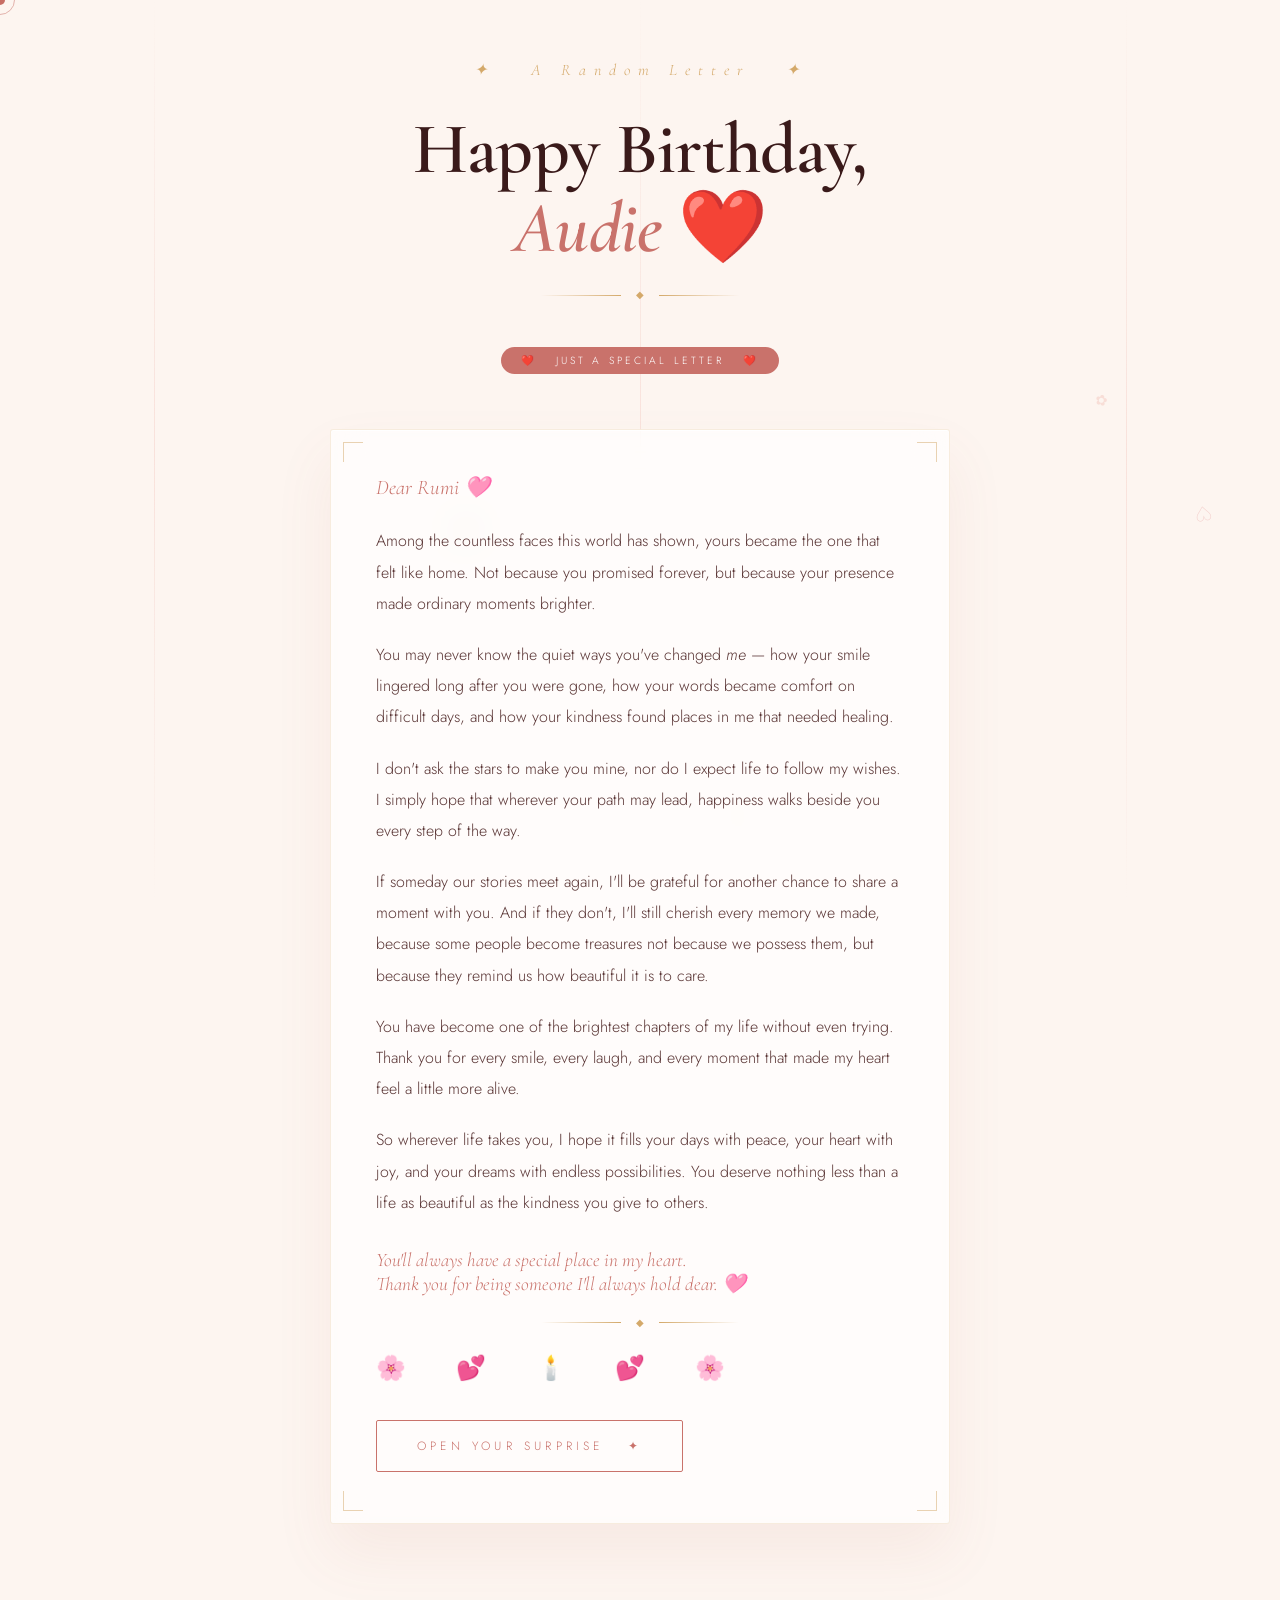
==== index.html @ 0ddfee29 "Update text in birthday letter decoration" ====
<!DOCTYPE html>
<html lang="en">
<head>
<meta charset="UTF-8" />
<meta name="viewport" content="width=device-width, initial-scale=1.0" />
<title>❤️</title>
<link href="https://fonts.googleapis.com/css2?family=Cormorant+Garamond:ital,wght@0,400;0,600;1,400;1,600&family=Jost:wght@200;300;400&display=swap" rel="stylesheet">
<style>
:root {
  --rose: #c9726b;
  --blush: #f2c4bc;
  --cream: #fdf5f0;
  --gold: #d4a96a;
  --deep: #3a1a1a;
  --petal: #f7ddd8;
}
 
* { margin: 0; padding: 0; box-sizing: border-box; }
 
body {
  font-family: 'Jost', sans-serif;
  font-weight: 300;
  background: var(--cream);
  min-height: 100vh;
  overflow-x: hidden;
  color: var(--deep);
  cursor: none;
}
 
/* Custom cursor */
.cursor {
  position: fixed;
  width: 10px; height: 10px;
  background: var(--rose);
  border-radius: 50%;
  pointer-events: none;
  z-index: 9999;
  transform: translate(-50%, -50%);
  transition: transform 0.1s ease;
  mix-blend-mode: multiply;
}
.cursor-trail {
  position: fixed;
  width: 30px; height: 30px;
  border: 1px solid var(--rose);
  border-radius: 50%;
  pointer-events: none;
  z-index: 9998;
  transform: translate(-50%, -50%);
  transition: all 0.15s ease;
  opacity: 0.5;
}
 
/* Canvas for petals */
canvas {
  position: fixed;
  top: 0; left: 0;
  width: 100%; height: 100%;
  pointer-events: none;
  z-index: 0;
}
 
/* Page layout */
.page {
  position: relative;
  z-index: 1;
  min-height: 100vh;
  display: flex;
  align-items: center;
  justify-content: center;
  padding: 60px 20px;
}
 
/* Decorative lines */
.deco-lines {
  position: fixed;
  top: 0; left: 0;
  width: 100%; height: 100%;
  pointer-events: none;
  z-index: 0;
  overflow: hidden;
}
.deco-line {
  position: absolute;
  background: linear-gradient(to bottom, transparent, var(--blush), transparent);
  width: 1px;
  height: 100%;
  opacity: 0.4;
}
.deco-line:nth-child(1) { left: 12%; }
.deco-line:nth-child(2) { left: 50%; }
.deco-line:nth-child(3) { left: 88%; }
 
/* Card */
.card {
  max-width: 620px;
  width: 100%;
  text-align: center;
  position: relative;
}
 
/* Top ornament */
.ornament {
  font-size: 1rem;
  letter-spacing: 0.5em;
  color: var(--gold);
  margin-bottom: 30px;
  opacity: 0;
  animation: fadeUp 1s ease 0.3s forwards;
  font-family: 'Cormorant Garamond', serif;
  font-style: italic;
}
 
/* Divider */
.divider {
  display: flex;
  align-items: center;
  gap: 15px;
  justify-content: center;
  margin: 20px 0;
  opacity: 0;
  animation: fadeUp 1s ease 0.5s forwards;
}
.divider-line {
  height: 1px;
  width: 80px;
  background: linear-gradient(to right, transparent, var(--gold));
}
.divider-line.rev {
  background: linear-gradient(to left, transparent, var(--gold));
}
.divider-diamond {
  color: var(--gold);
  font-size: 0.6rem;
}
 
/* Heading */
h1 {
  font-family: 'Cormorant Garamond', serif;
  font-size: clamp(2.8rem, 8vw, 4.5rem);
  font-weight: 600;
  line-height: 1.1;
  letter-spacing: -0.01em;
  color: var(--deep);
  opacity: 0;
  animation: fadeUp 1s ease 0.6s forwards;
}
h1 em {
  font-style: italic;
  color: var(--rose);
}
 
/* Date badge */
.date-badge {
  display: inline-block;
  background: var(--rose);
  color: white;
  font-size: 0.65rem;
  letter-spacing: 0.3em;
  text-transform: uppercase;
  padding: 6px 20px;
  border-radius: 30px;
  margin: 25px 0;
  opacity: 0;
  animation: fadeUp 1s ease 0.8s forwards;
}
 
/* Letter body */
.letter {
  background: rgba(255,255,255,0.7);
  backdrop-filter: blur(16px);
  border: 1px solid rgba(212, 169, 106, 0.2);
  border-radius: 3px;
  padding: 45px 45px;
  text-align: left;
  position: relative;
  margin: 30px 0;
  opacity: 0;
  animation: fadeUp 1.2s ease 1s forwards;
  box-shadow:
    0 1px 0 rgba(255,255,255,0.9) inset,
    0 30px 60px rgba(180, 100, 90, 0.08);
}
 
/* Corner decorations */
.corner {
  position: absolute;
  width: 20px; height: 20px;
  border-color: var(--gold);
  border-style: solid;
  opacity: 0.5;
}
.corner.tl { top: 12px; left: 12px; border-width: 1px 0 0 1px; }
.corner.tr { top: 12px; right: 12px; border-width: 1px 1px 0 0; }
.corner.bl { bottom: 12px; left: 12px; border-width: 0 0 1px 1px; }
.corner.br { bottom: 12px; right: 12px; border-width: 0 1px 1px 0; }
 
.letter p {
  font-size: 1rem;
  line-height: 1.95;
  color: #5a3535;
  margin-bottom: 20px;
}
.letter p:last-child { margin-bottom: 0; }
 
.letter .salutation {
  font-family: 'Cormorant Garamond', serif;
  font-style: italic;
  font-size: 1.3rem;
  color: var(--rose);
  margin-bottom: 25px;
}
 
.letter .closing {
  margin-top: 30px;
  font-family: 'Cormorant Garamond', serif;
  font-style: italic;
  font-size: 1.2rem;
  color: var(--rose);
}
 
/* Signature */
.signature {
  font-family: 'Cormorant Garamond', serif;
  font-size: 2rem;
  font-style: italic;
  color: var(--deep);
  opacity: 0;
  animation: fadeUp 1s ease 1.4s forwards;
  margin: 10px 0 30px;
}
 
/* Emoji row */
.emoji-row {
  font-size: 1.5rem;
  letter-spacing: 0.3em;
  opacity: 0;
  animation: fadeUp 1s ease 1.5s forwards;
  margin: 10px 0 35px;
}
 
/* Button */
.btn-wrap {
  opacity: 0;
  animation: fadeUp 1s ease 1.7s forwards;
}
.btn {
  display: inline-block;
  padding: 16px 40px;
  background: transparent;
  color: var(--rose);
  text-decoration: none;
  font-family: 'Jost', sans-serif;
  font-size: 0.75rem;
  letter-spacing: 0.35em;
  text-transform: uppercase;
  border: 1px solid var(--rose);
  border-radius: 2px;
  position: relative;
  overflow: hidden;
  transition: color 0.4s ease;
}
.btn::before {
  content: '';
  position: absolute;
  inset: 0;
  background: var(--rose);
  transform: scaleX(0);
  transform-origin: left;
  transition: transform 0.4s ease;
  z-index: -1;
}
.btn:hover::before { transform: scaleX(1); }
.btn:hover { color: white; }
 
/* Keyframes */
@keyframes fadeUp {
  from { opacity: 0; transform: translateY(25px); }
  to { opacity: 1; transform: translateY(0); }
}
 
/* Floating petals (canvas fallback labels) */
.petal-emoji {
  position: fixed;
  font-size: 16px;
  pointer-events: none;
  animation: floatPetal linear infinite;
  opacity: 0;
  z-index: 0;
}
@keyframes floatPetal {
  0%   { transform: translateY(110vh) rotate(0deg); opacity: 0; }
  10%  { opacity: 0.6; }
  90%  { opacity: 0.4; }
  100% { transform: translateY(-10vh) rotate(360deg); opacity: 0; }
}
 
/* Responsive */
@media (max-width: 500px) {
  .letter { padding: 30px 25px; }
  h1 { font-size: 2.6rem; }
}
</style>
</head>
<body>
 
<div class="cursor" id="cursor"></div>
<div class="cursor-trail" id="cursorTrail"></div>
 
<canvas id="petalCanvas"></canvas>
 
<div class="deco-lines">
  <div class="deco-line"></div>
  <div class="deco-line"></div>
  <div class="deco-line"></div>
</div>
 
<div class="page">
  <div class="card">
 
    <div class="ornament">✦ &nbsp; A Random Letter &nbsp; ✦</div>
 
    <h1>Happy Birthday,<br><em>Audie</em> ❤️</h1>
 
    <div class="divider">
      <div class="divider-line"></div>
      <span class="divider-diamond">◆</span>
      <div class="divider-line rev"></div>
    </div>
 
    <div class="date-badge">❤️ &nbsp; Just a Special letter &nbsp; ❤️</div>
 
    <div class="letter">
      <div class="corner tl"></div>
      <div class="corner tr"></div>
      <div class="corner bl"></div>
      <div class="corner br"></div>
 
<div class="salutation">Dear Rumi 🩷</div>

<p>Among the countless faces this world has shown, yours became the one that felt like home. Not because you promised forever, but because your presence made ordinary moments brighter.</p>

<p>You may never know the quiet ways you've changed <em>me</em> — how your smile lingered long after you were gone, how your words became comfort on difficult days, and how your kindness found places in me that needed healing.</p>

<p>I don't ask the stars to make you mine, nor do I expect life to follow my wishes. I simply hope that wherever your path may lead, happiness walks beside you every step of the way.</p>

<p>If someday our stories meet again, I'll be grateful for another chance to share a moment with you. And if they don't, I'll still cherish every memory we made, because some people become treasures not because we possess them, but because they remind us how beautiful it is to care.</p>

<p>You have become one of the brightest chapters of my life without even trying. Thank you for every smile, every laugh, and every moment that made my heart feel a little more alive.</p>

<p>So wherever life takes you, I hope it fills your days with peace, your heart with joy, and your dreams with endless possibilities. You deserve nothing less than a life as beautiful as the kindness you give to others.</p>

<div class="closing">
    You'll always have a special place in my heart.<br>
    Thank you for being someone I'll always hold dear. 🩷
</div>
 
    <div class="divider" style="opacity:1; animation: none;">
      <div class="divider-line"></div>
      <span class="divider-diamond">◆</span>
      <div class="divider-line rev"></div>
    </div>
 
    <div class="emoji-row">🌸 &nbsp; 💕 &nbsp; 🕯️ &nbsp; 💕 &nbsp; 🌸</div>
 
    <div class="btn-wrap">
      <a href="nextPage.html" class="btn">Open Your Surprise &nbsp; ✦</a>
    </div>
 
  </div>
</div>
 
<script>
// Custom cursor
const cursor = document.getElementById('cursor');
const trail = document.getElementById('cursorTrail');
let mx = 0, my = 0, tx = 0, ty = 0;
document.addEventListener('mousemove', e => {
  mx = e.clientX; my = e.clientY;
  cursor.style.left = mx + 'px';
  cursor.style.top = my + 'px';
});
setInterval(() => {
  tx += (mx - tx) * 0.18;
  ty += (my - ty) * 0.18;
  trail.style.left = tx + 'px';
  trail.style.top = ty + 'px';
}, 16);
 
// Falling petals on canvas
const canvas = document.getElementById('petalCanvas');
const ctx = canvas.getContext('2d');
canvas.width = window.innerWidth;
canvas.height = window.innerHeight;
window.addEventListener('resize', () => {
  canvas.width = window.innerWidth;
  canvas.height = window.innerHeight;
});
 
const petals = [];
const petalSymbols = ['❤', '♡', '🌸', '✿', '❀'];
const colors = ['#c9726b', '#e8a0a0', '#d4a96a', '#f2c4bc', '#b06060'];
 
for (let i = 0; i < 28; i++) {
  petals.push({
    x: Math.random() * window.innerWidth,
    y: Math.random() * window.innerHeight,
    size: 10 + Math.random() * 14,
    speed: 0.5 + Math.random() * 1.2,
    drift: (Math.random() - 0.5) * 0.8,
    rot: Math.random() * 360,
    rotSpeed: (Math.random() - 0.5) * 1.5,
    symbol: petalSymbols[Math.floor(Math.random() * petalSymbols.length)],
    color: colors[Math.floor(Math.random() * colors.length)],
    opacity: 0.15 + Math.random() * 0.35,
    delay: Math.random() * 300,
  });
}
 
let frame = 0;
function drawPetals() {
  ctx.clearRect(0, 0, canvas.width, canvas.height);
  frame++;
  petals.forEach(p => {
    if (frame < p.delay) return;
    p.y -= p.speed;
    p.x += p.drift;
    p.rot += p.rotSpeed;
    if (p.y < -30) {
      p.y = canvas.height + 30;
      p.x = Math.random() * canvas.width;
    }
    ctx.save();
    ctx.globalAlpha = p.opacity;
    ctx.font = `${p.size}px serif`;
    ctx.fillStyle = p.color;
    ctx.translate(p.x, p.y);
    ctx.rotate(p.rot * Math.PI / 180);
    ctx.fillText(p.symbol, 0, 0);
    ctx.restore();
  });
  requestAnimationFrame(drawPetals);
}
drawPetals();
</script>
</body>
</html>
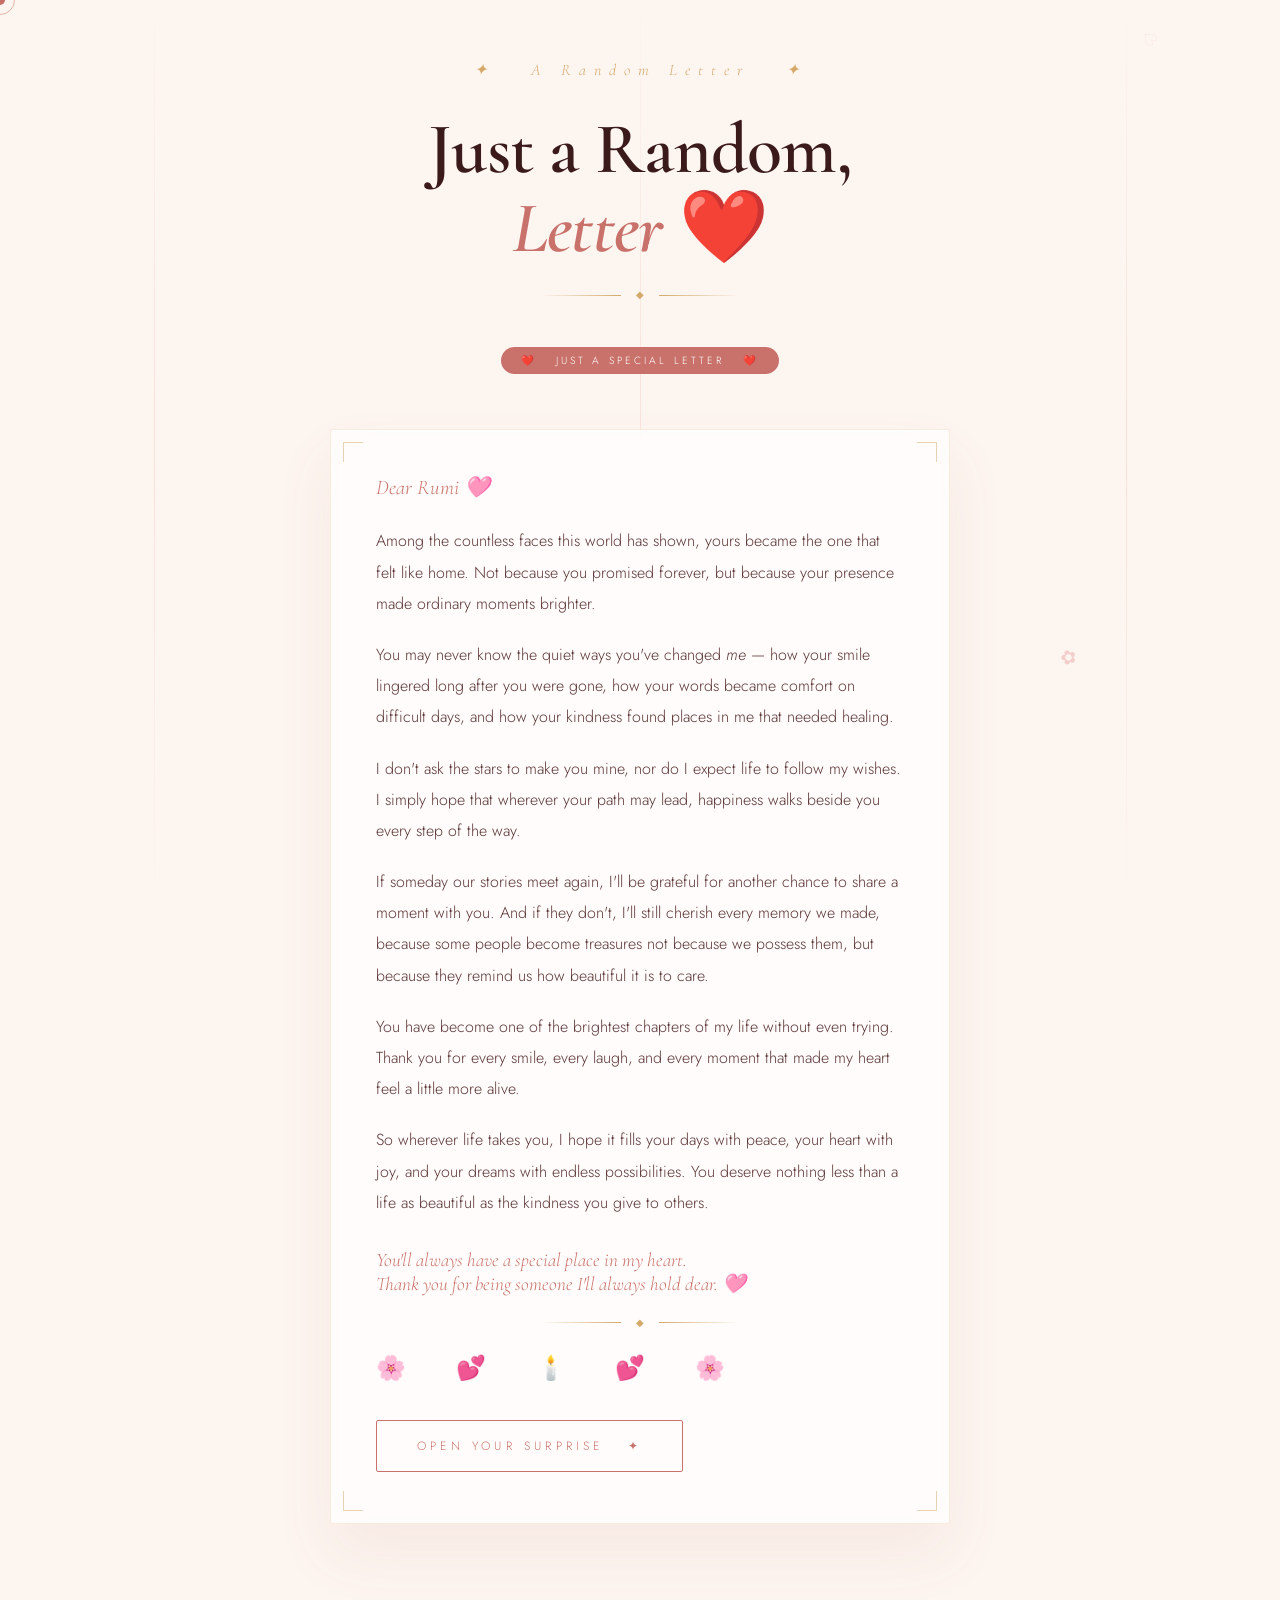
==== commit f4c3a600: "Update index.html" ====
--- a/index.html
+++ b/index.html
@@ -320,7 +320,7 @@
  
     <div class="ornament">✦ &nbsp; A Random Letter &nbsp; ✦</div>
  
-    <h1>Happy Birthday,<br><em>Audie</em> ❤️</h1>
+    <h1>Just a Random,<br><em>Letter</em> ❤️</h1>
  
     <div class="divider">
       <div class="divider-line"></div>
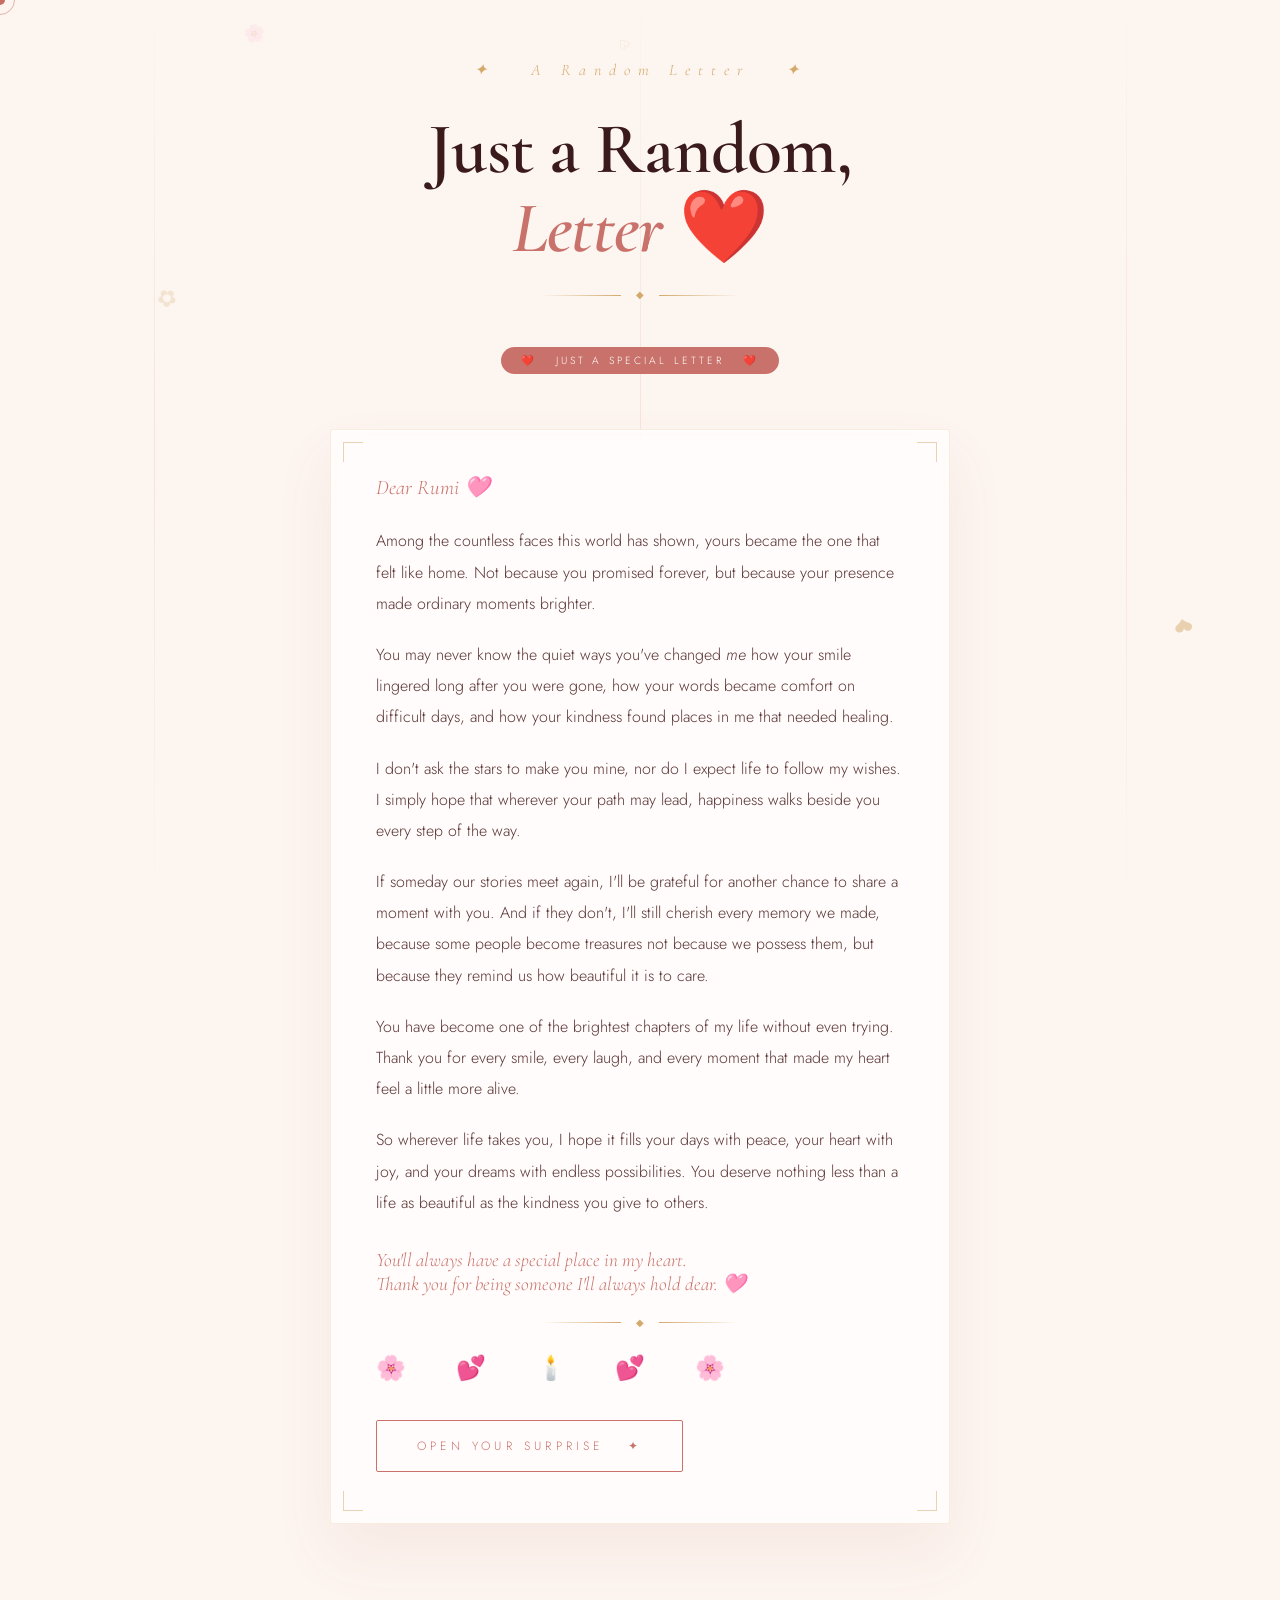
==== commit 3d62b22d: "Update index.html" ====
--- a/index.html
+++ b/index.html
@@ -340,7 +340,7 @@
 
 <p>Among the countless faces this world has shown, yours became the one that felt like home. Not because you promised forever, but because your presence made ordinary moments brighter.</p>
 
-<p>You may never know the quiet ways you've changed <em>me</em> — how your smile lingered long after you were gone, how your words became comfort on difficult days, and how your kindness found places in me that needed healing.</p>
+<p>You may never know the quiet ways you've changed <em>me</em> how your smile lingered long after you were gone, how your words became comfort on difficult days, and how your kindness found places in me that needed healing.</p>
 
 <p>I don't ask the stars to make you mine, nor do I expect life to follow my wishes. I simply hope that wherever your path may lead, happiness walks beside you every step of the way.</p>
 
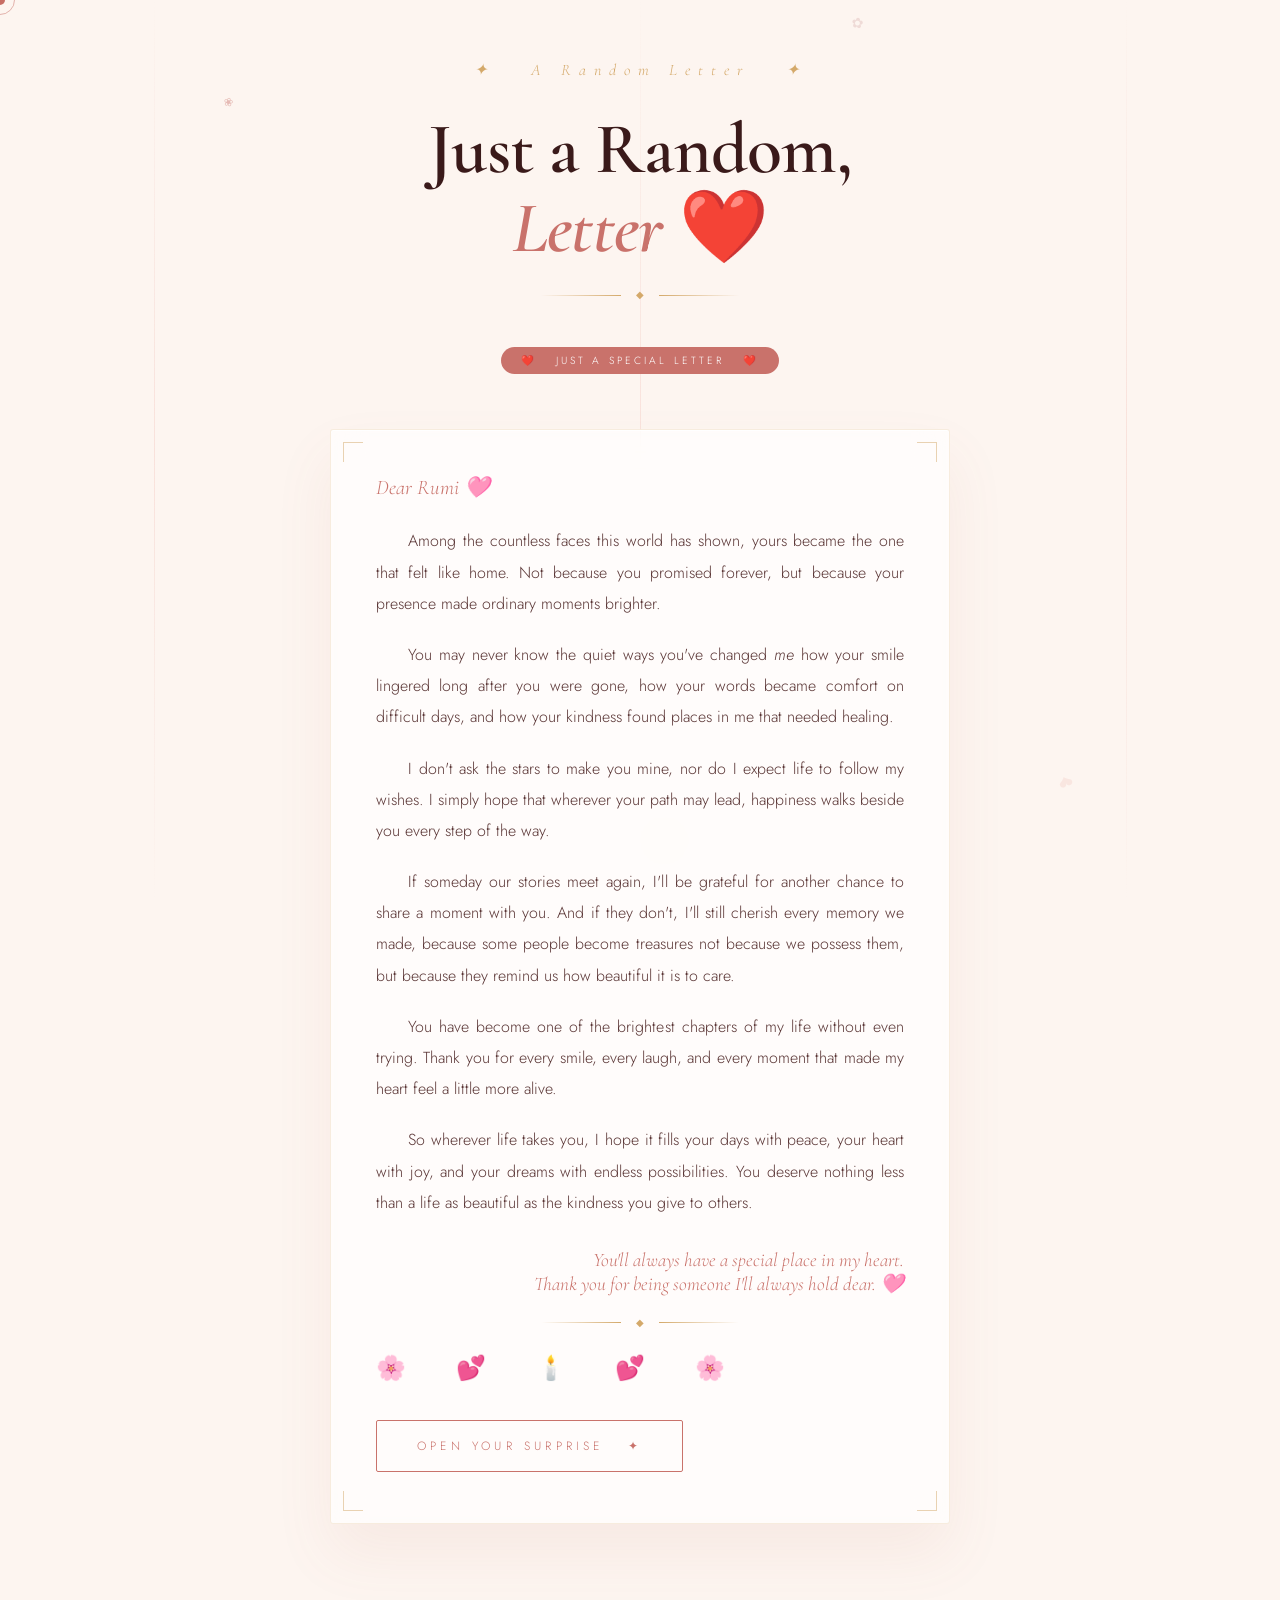
==== commit b257e1fa: "Refactor letter styles for better text presentation Updated styles for the letter class and its elem" ====
--- a/index.html
+++ b/index.html
@@ -167,19 +167,46 @@
  
 /* Letter body */
 .letter {
-  background: rgba(255,255,255,0.7);
-  backdrop-filter: blur(16px);
-  border: 1px solid rgba(212, 169, 106, 0.2);
-  border-radius: 3px;
-  padding: 45px 45px;
-  text-align: left;
-  position: relative;
-  margin: 30px 0;
-  opacity: 0;
-  animation: fadeUp 1.2s ease 1s forwards;
-  box-shadow:
-    0 1px 0 rgba(255,255,255,0.9) inset,
-    0 30px 60px rgba(180, 100, 90, 0.08);
+    background: rgba(255,255,255,0.7);
+    backdrop-filter: blur(16px);
+    border: 1px solid rgba(212, 169, 106, 0.2);
+    border-radius: 3px;
+    padding: 45px;
+    text-align: justify;
+    text-justify: inter-word;
+    position: relative;
+    margin: 30px 0;
+    box-shadow:
+        0 1px 0 rgba(255,255,255,0.9) inset,
+        0 30px 60px rgba(180, 100, 90, 0.08);
+}
+
+.letter p {
+    font-size: 1rem;
+    line-height: 1.95;
+    color: #5a3535;
+    margin-bottom: 20px;
+    text-align: justify;
+    text-justify: inter-word;
+    text-indent: 2em;
+}
+
+.letter .salutation {
+    font-family: 'Cormorant Garamond', serif;
+    font-style: italic;
+    font-size: 1.3rem;
+    color: var(--rose);
+    margin-bottom: 25px;
+    text-align: left;
+}
+
+.letter .closing {
+    margin-top: 30px;
+    font-family: 'Cormorant Garamond', serif;
+    font-style: italic;
+    font-size: 1.2rem;
+    color: var(--rose);
+    text-align: right;
 }
  
 /* Corner decorations */
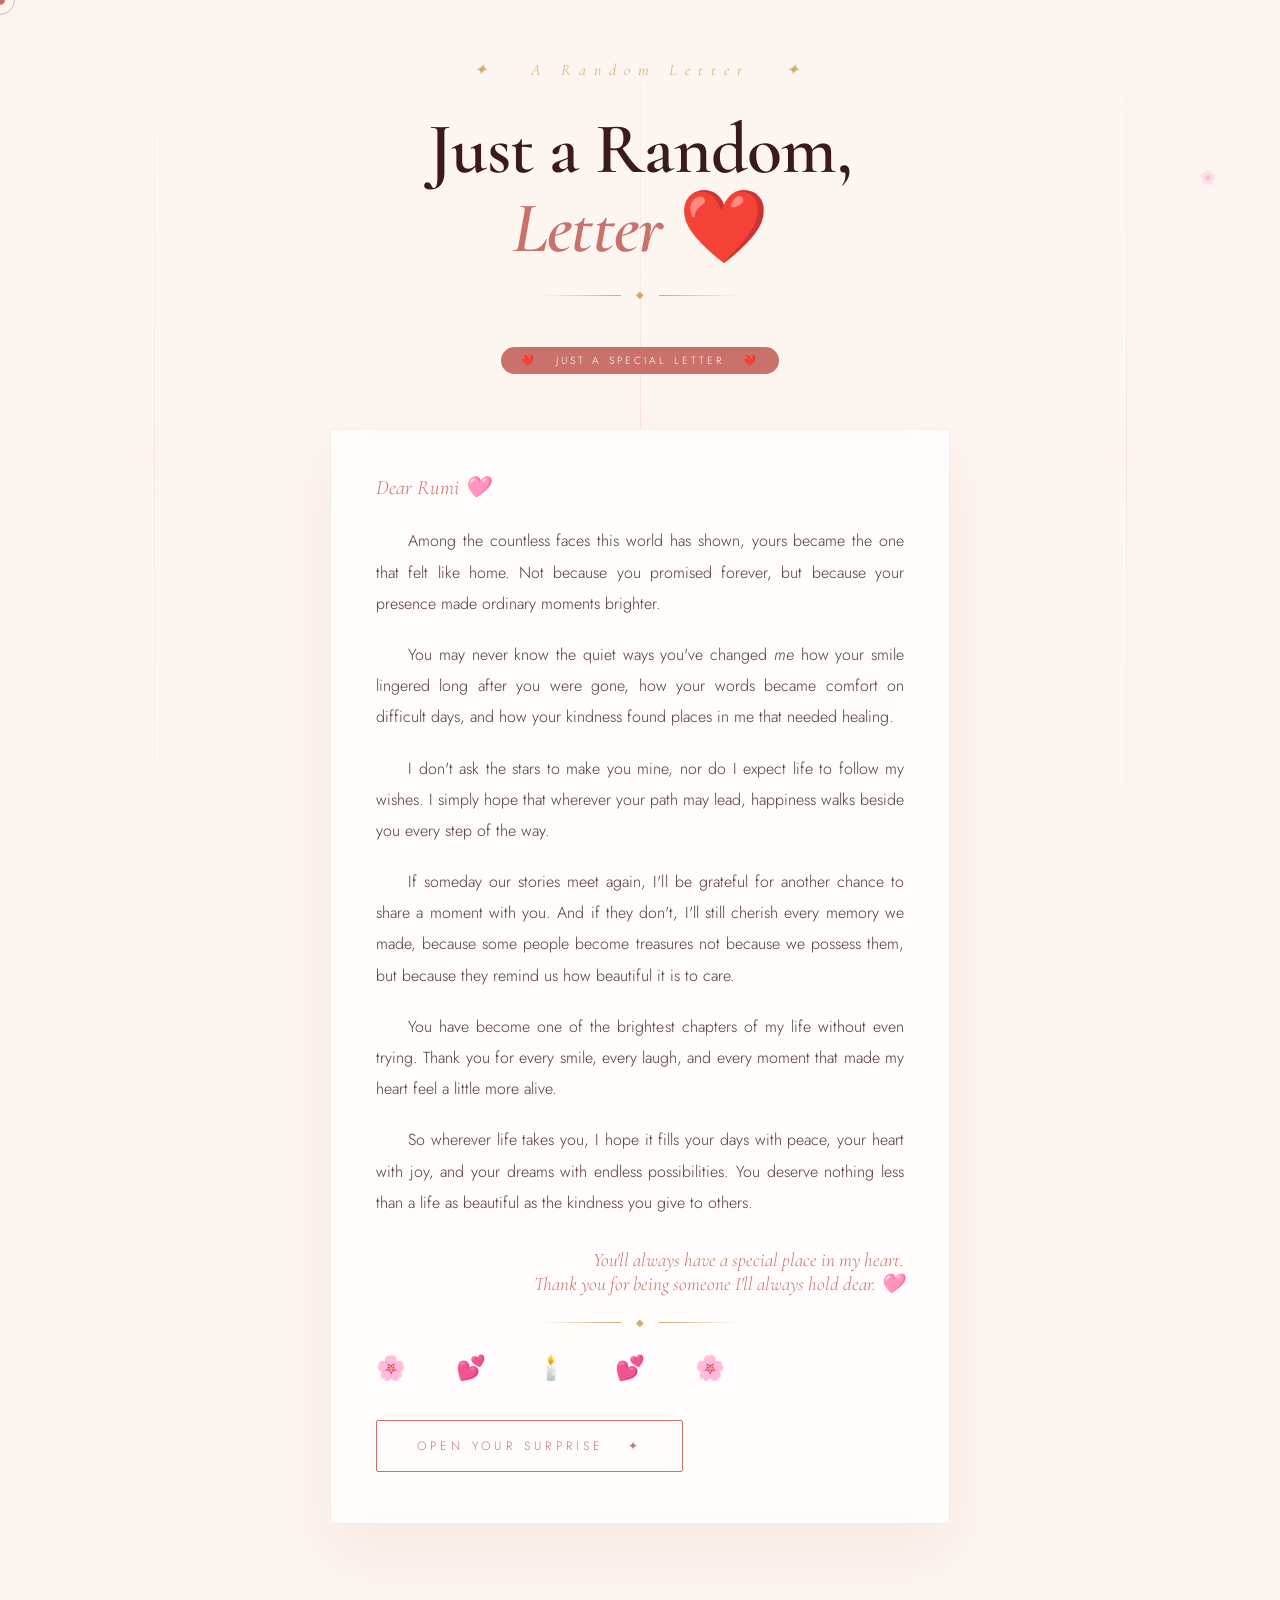
==== commit a238c9d7: "Clean up CSS by removing unused styles Removed unused CSS styles for corner decorations, letter form" ====
--- a/index.html
+++ b/index.html
@@ -207,54 +207,6 @@
     font-size: 1.2rem;
     color: var(--rose);
     text-align: right;
-}
- 
-/* Corner decorations */
-.corner {
-  position: absolute;
-  width: 20px; height: 20px;
-  border-color: var(--gold);
-  border-style: solid;
-  opacity: 0.5;
-}
-.corner.tl { top: 12px; left: 12px; border-width: 1px 0 0 1px; }
-.corner.tr { top: 12px; right: 12px; border-width: 1px 1px 0 0; }
-.corner.bl { bottom: 12px; left: 12px; border-width: 0 0 1px 1px; }
-.corner.br { bottom: 12px; right: 12px; border-width: 0 1px 1px 0; }
- 
-.letter p {
-  font-size: 1rem;
-  line-height: 1.95;
-  color: #5a3535;
-  margin-bottom: 20px;
-}
-.letter p:last-child { margin-bottom: 0; }
- 
-.letter .salutation {
-  font-family: 'Cormorant Garamond', serif;
-  font-style: italic;
-  font-size: 1.3rem;
-  color: var(--rose);
-  margin-bottom: 25px;
-}
- 
-.letter .closing {
-  margin-top: 30px;
-  font-family: 'Cormorant Garamond', serif;
-  font-style: italic;
-  font-size: 1.2rem;
-  color: var(--rose);
-}
- 
-/* Signature */
-.signature {
-  font-family: 'Cormorant Garamond', serif;
-  font-size: 2rem;
-  font-style: italic;
-  color: var(--deep);
-  opacity: 0;
-  animation: fadeUp 1s ease 1.4s forwards;
-  margin: 10px 0 30px;
 }
  
 /* Emoji row */
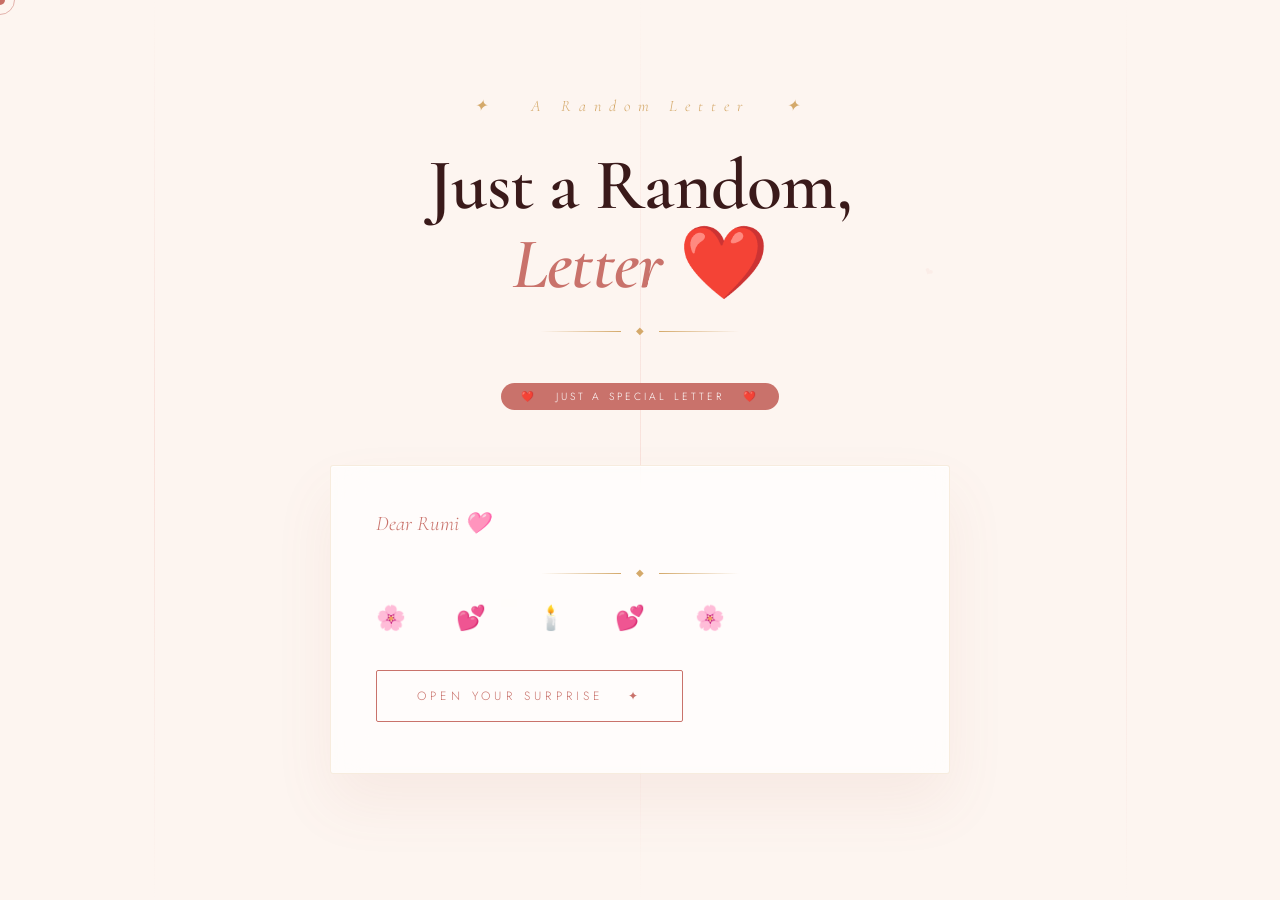
==== commit 49d251a8: "Update index.html" ====
--- a/index.html
+++ b/index.html
@@ -317,21 +317,10 @@
  
 <div class="salutation">Dear Rumi 🩷</div>
 
-<p>Among the countless faces this world has shown, yours became the one that felt like home. Not because you promised forever, but because your presence made ordinary moments brighter.</p>
-
-<p>You may never know the quiet ways you've changed <em>me</em> how your smile lingered long after you were gone, how your words became comfort on difficult days, and how your kindness found places in me that needed healing.</p>
-
-<p>I don't ask the stars to make you mine, nor do I expect life to follow my wishes. I simply hope that wherever your path may lead, happiness walks beside you every step of the way.</p>
-
-<p>If someday our stories meet again, I'll be grateful for another chance to share a moment with you. And if they don't, I'll still cherish every memory we made, because some people become treasures not because we possess them, but because they remind us how beautiful it is to care.</p>
-
-<p>You have become one of the brightest chapters of my life without even trying. Thank you for every smile, every laugh, and every moment that made my heart feel a little more alive.</p>
-
-<p>So wherever life takes you, I hope it fills your days with peace, your heart with joy, and your dreams with endless possibilities. You deserve nothing less than a life as beautiful as the kindness you give to others.</p>
+
 
 <div class="closing">
-    You'll always have a special place in my heart.<br>
-    Thank you for being someone I'll always hold dear. 🩷
+
 </div>
  
     <div class="divider" style="opacity:1; animation: none;">
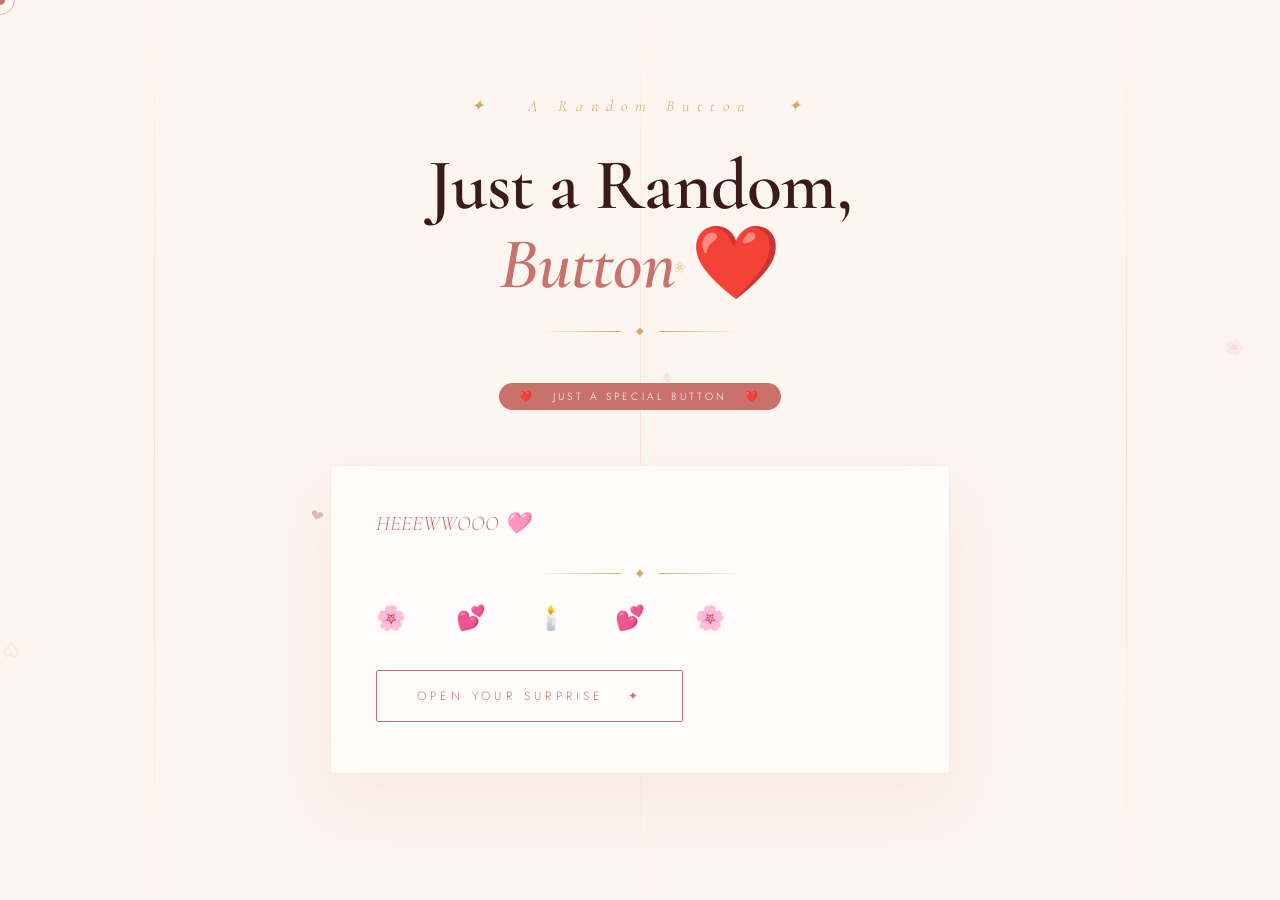
==== commit e7f53d86: "Update index.html" ====
--- a/index.html
+++ b/index.html
@@ -297,9 +297,9 @@
 <div class="page">
   <div class="card">
  
-    <div class="ornament">✦ &nbsp; A Random Letter &nbsp; ✦</div>
- 
-    <h1>Just a Random,<br><em>Letter</em> ❤️</h1>
+    <div class="ornament">✦ &nbsp; A Random Button &nbsp; ✦</div>
+ 
+    <h1>Just a Random,<br><em>Button</em> ❤️</h1>
  
     <div class="divider">
       <div class="divider-line"></div>
@@ -307,7 +307,7 @@
       <div class="divider-line rev"></div>
     </div>
  
-    <div class="date-badge">❤️ &nbsp; Just a Special letter &nbsp; ❤️</div>
+    <div class="date-badge">❤️ &nbsp; Just a Special Button &nbsp; ❤️</div>
  
     <div class="letter">
       <div class="corner tl"></div>
@@ -315,7 +315,7 @@
       <div class="corner bl"></div>
       <div class="corner br"></div>
  
-<div class="salutation">Dear Rumi 🩷</div>
+<div class="salutation">HEEEWWOOO 🩷</div>
 
 
 
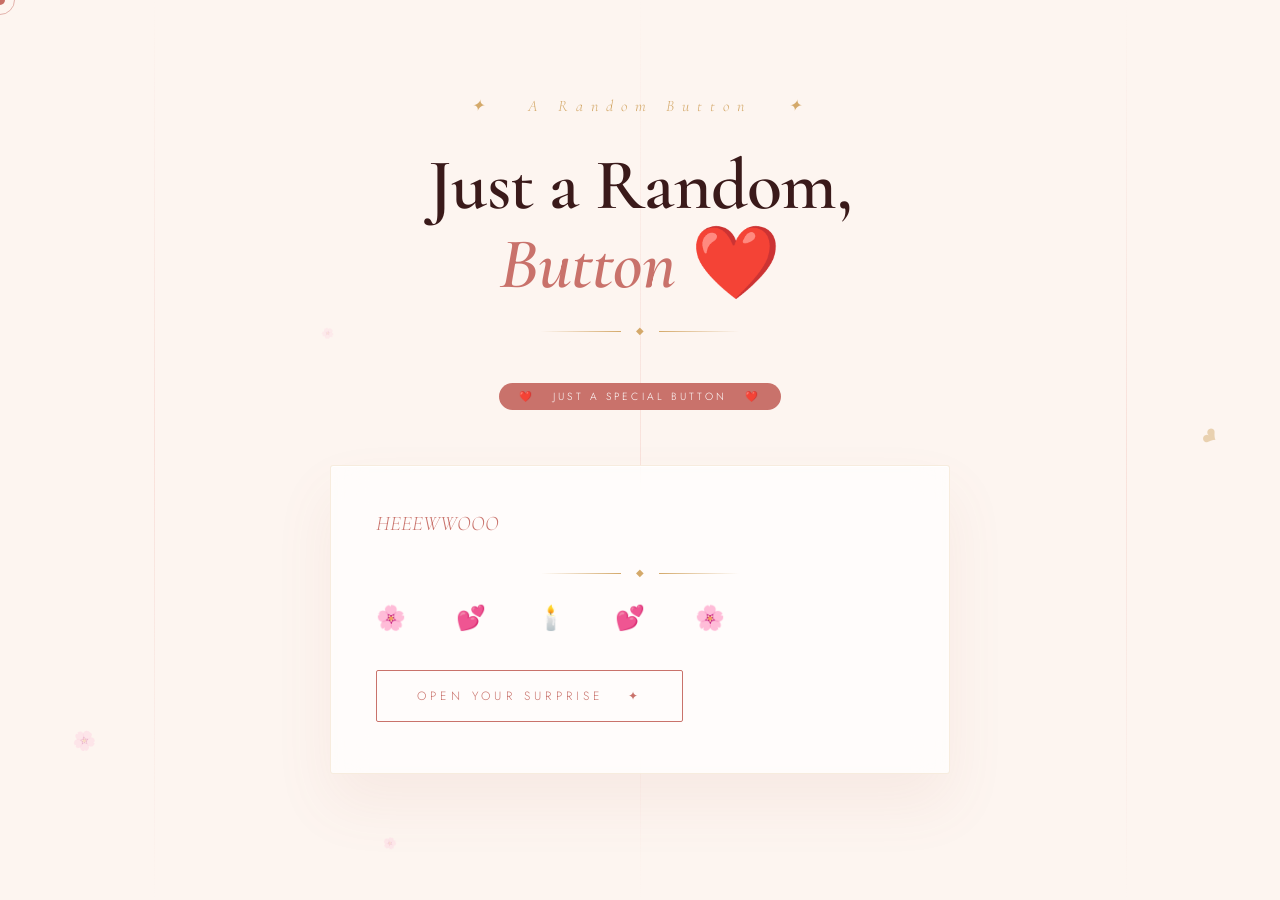
==== commit 5036b93a: "Update index.html" ====
--- a/index.html
+++ b/index.html
@@ -315,7 +315,7 @@
       <div class="corner bl"></div>
       <div class="corner br"></div>
  
-<div class="salutation">HEEEWWOOO 🩷</div>
+<div class="salutation">HEEEWWOOO </div>
 
 
 
